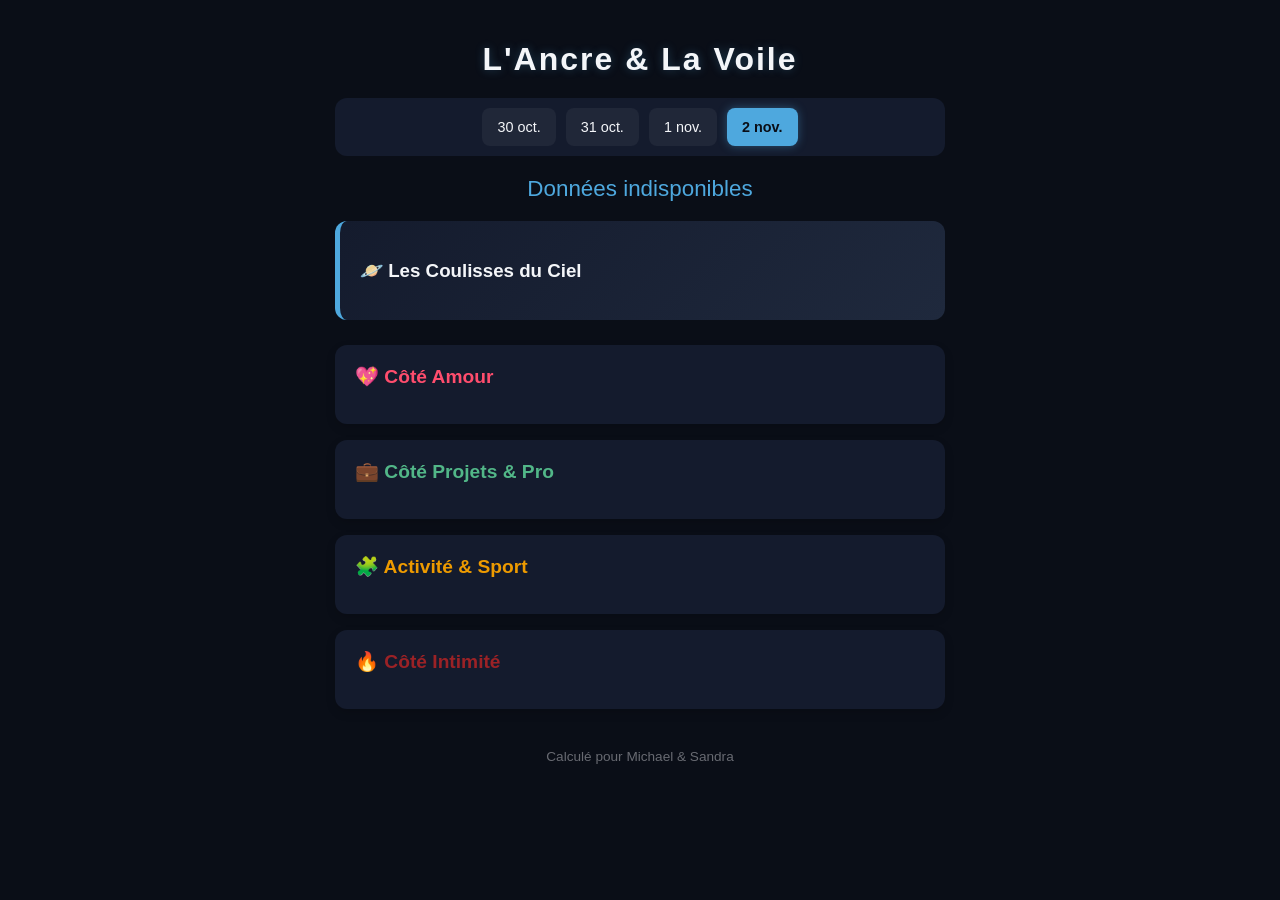
==== docs/index.html @ 55c2d119 "Update" ====
<!DOCTYPE html>
<html lang="fr">
<head>
    <meta charset="UTF-8">
    <meta name="viewport" content="width=device-width, initial-scale=1.0">
    <title>L'Ancre & La Voile — Votre Horoscope Personnel</title>
    <link rel="stylesheet" href="style.css">
</head>
<body>

    <main class="app-container">
        <header class="app-header">
            <h1 id="main-title">L'Ancre & La Voile</h1>
            
            <!-- Module Calendrier de Navigation -->
            <nav class="calendar-nav-container" aria-label="Navigation chronologique">
                <div id="calendar-navigation" class="calendar-grid-menu"></div>
            </nav>

            <h2 id="current-date-display">Chargement...</h2>
        </header>

        <!-- Illustration Astrologique Dynamique -->
        <section class="horoscope-media">
            <img id="horoscope-image" src="" alt="Transit planétaire du jour" class="responsive-img">
        </section>

        <!-- Les Coulisses du Ciel -->
        <section class="sky-transit" aria-labelledby="transit-title">
            <h3 id="transit-title">🪐 Les Coulisses du Ciel</h3>
            <p id="transit-content"></p>
        </section>

        <!-- Contenus de l'Horoscope -->
        <section class="horoscope-grid">
            <article class="card love">
                <h3>💖 Côté Amour</h3>
                <p id="love-content"></p>
            </article>

            <article class="card projects">
                <h3>💼 Côté Projets & Pro</h3>
                <p id="projects-content"></p>
            </article>

            <article class="card activities">
                <h3>🧩 Activité & Sport</h3>
                <p id="activities-content"></p>
            </article>

            <article class="card intimacy">
                <h3>🔥 Côté Intimité</h3>
                <p id="intimacy-content"></p>
            </article>
        </section>

        <footer class="app-footer">
            <p id="footer-credits">Calculé pour Michael & Sandra</p>
        </footer>
    </main>

    <script src="app.js"></script>
</body>
</html>
---- docs/style.css ----
:root {
    --bg-dark: #0a0e17;
    --bg-card: #141b2d;
    --text-light: #f4f6f9;
    --text-muted: #4ea8de;
    --love-color: #ff4d6d;
    --project-color: #52b788;
    --activity-color: #ee9b00;
    --intimacy-color: #9b2226;
    --border-radius: 12px;
    --transition: all 0.3s ease;
}

body {
    margin: 0;
    padding: 0;
    background-color: var(--bg-dark);
    color: var(--text-light);
    font-family: -apple-system, BlinkMacSystemFont, "Segoe UI", Roboto, sans-serif;
    display: flex;
    justify-content: center;
}

.app-container {
    width: 100%;
    max-width: 650px;
    padding: 20px;
    box-sizing: border-box;
}

.app-header h1 {
    text-align: center;
    font-size: 2rem;
    letter-spacing: 2px;
    margin-bottom: 15px;
    text-shadow: 0 0 10px rgba(78, 168, 222, 0.3);
}

.calendar-nav-container {
    margin: 20px 0;
    padding: 10px;
    background: var(--bg-card);
    border-radius: var(--border-radius);
}

.calendar-grid-menu {
    display: flex;
    justify-content: center;
    gap: 10px;
    flex-wrap: wrap;
}

.calendar-day-link {
    display: block;
    padding: 10px 14px;
    background-color: rgba(255, 255, 255, 0.05);
    color: var(--text-light);
    text-decoration: none;
    border-radius: 8px;
    font-size: 0.9rem;
    font-weight: 500;
    transition: var(--transition);
    border: 1px solid transparent;
}

.calendar-day-link:hover {
    background-color: rgba(78, 168, 222, 0.15);
    border-color: var(--text-muted);
}

.calendar-day-link.active {
    background-color: var(--text-muted);
    color: var(--bg-dark);
    font-weight: bold;
    box-shadow: 0 0 10px rgba(78, 168, 222, 0.4);
}

#current-date-display {
    text-align: center;
    color: var(--text-muted);
    font-size: 1.4rem;
    font-weight: 500;
}

.responsive-img {
    width: 100%;
    height: auto;
    border-radius: var(--border-radius);
    margin-bottom: 25px;
    box-shadow: 0 4px 15px rgba(0, 0, 0, 0.4);
    display: none;
}

.sky-transit {
    background: linear-gradient(135deg, #141b2d, #1f293d);
    padding: 20px;
    border-radius: var(--border-radius);
    margin-bottom: 25px;
    border-left: 5px solid var(--text-muted);
}

.horoscope-grid {
    display: flex;
    flex-direction: column;
    gap: 16px;
}

.card {
    background-color: var(--bg-card);
    padding: 20px;
    border-radius: var(--border-radius);
    box-shadow: 0 4px 10px rgba(0, 0, 0, 0.15);
    transition: var(--transition);
}

.card:hover {
    transform: translateY(-2px);
}

.card h3 { margin-top: 0; margin-bottom: 10px; font-size: 1.2rem; }
.love h3 { color: var(--love-color); }
.projects h3 { color: var(--project-color); }
.activities h3 { color: var(--activity-color); }
.intimacy h3 { color: var(--intimacy-color); }

.app-footer {
    text-align: center;
    margin-top: 40px;
    font-size: 0.85rem;
    color: rgba(244, 246, 249, 0.4);
}
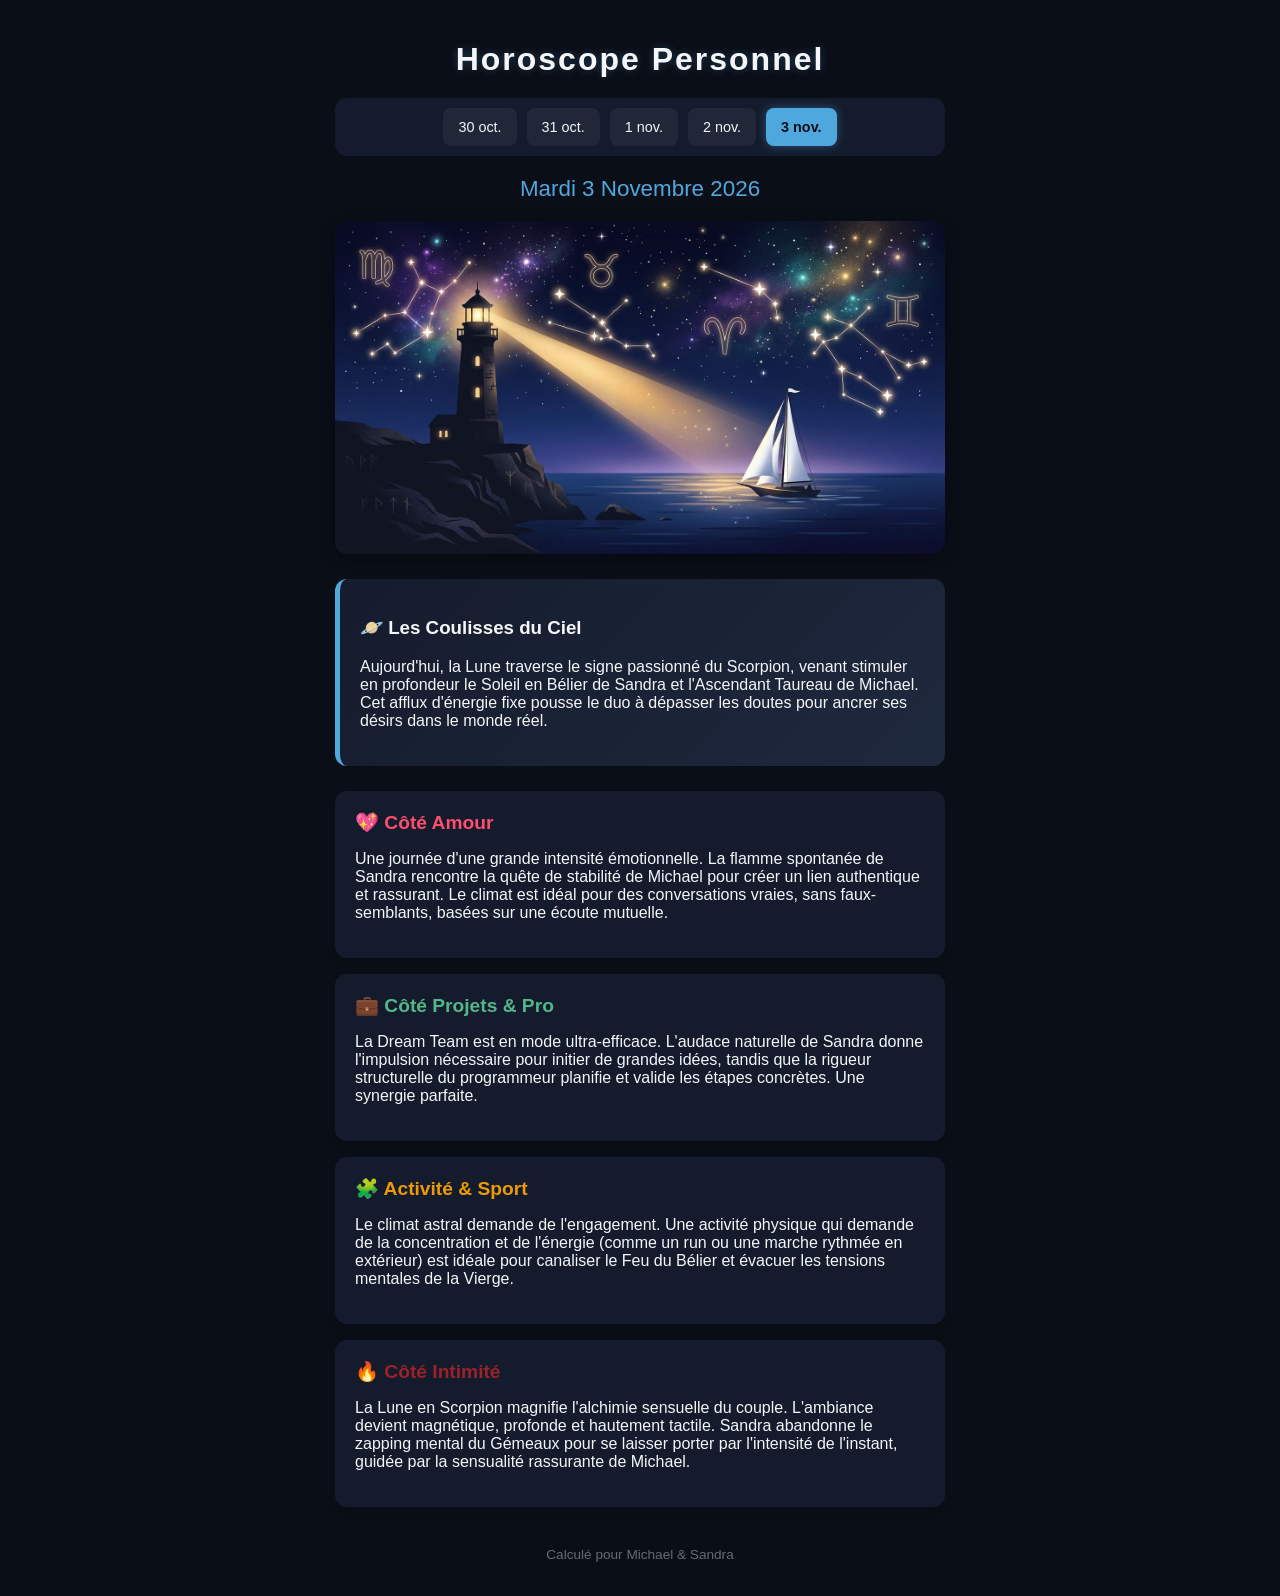
==== commit 5ce0f3dc: "Update" ====
--- a/docs/index.html
+++ b/docs/index.html
@@ -10,7 +10,7 @@
 
     <main class="app-container">
         <header class="app-header">
-            <h1 id="main-title">L'Ancre & La Voile</h1>
+            <h1 id="main-title">Horoscope Personnel</h1>
             
             <!-- Module Calendrier de Navigation -->
             <nav class="calendar-nav-container" aria-label="Navigation chronologique">
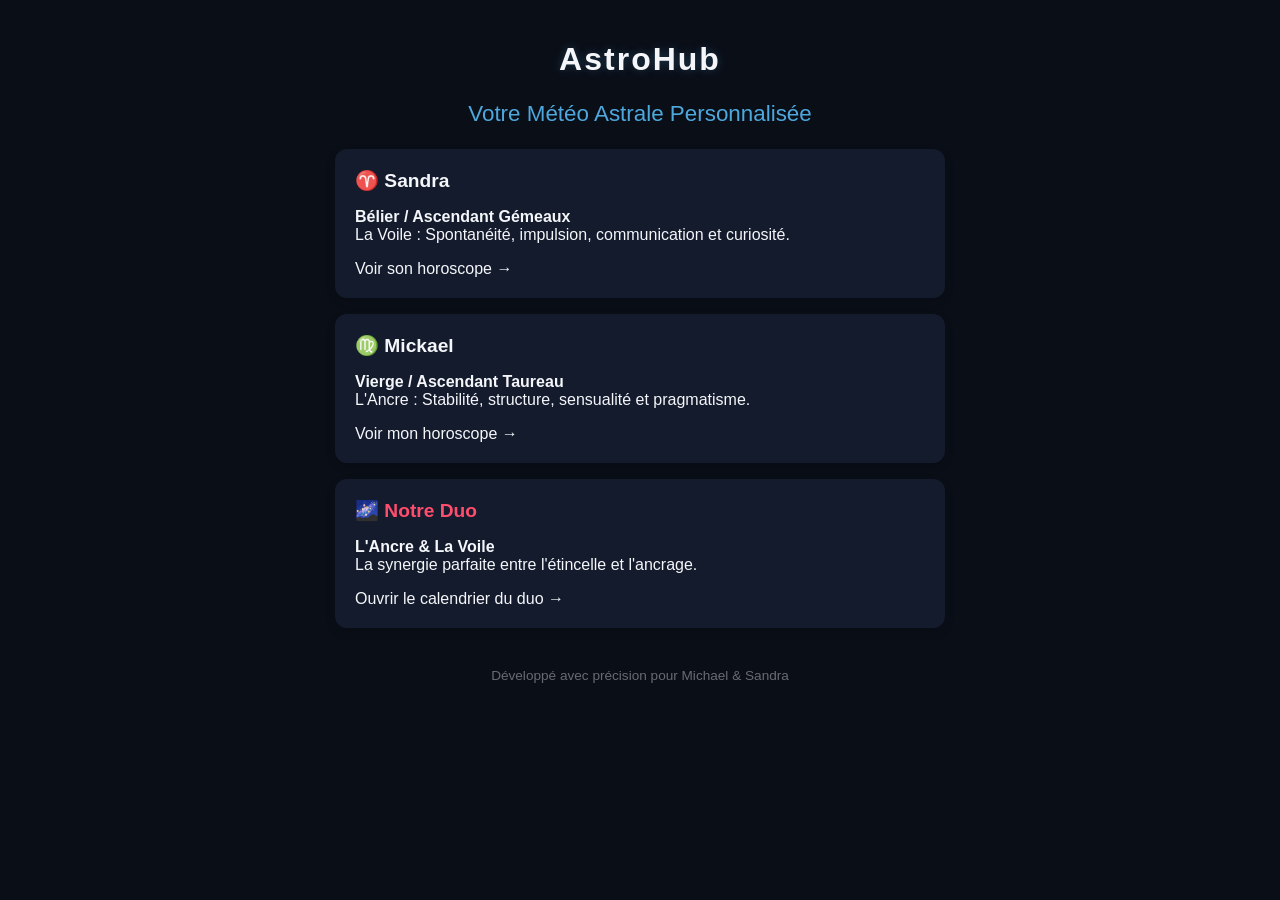
==== commit 499f7f8c: "Update" ====
--- a/docs/index.html
+++ b/docs/index.html
@@ -3,62 +3,46 @@
 <head>
     <meta charset="UTF-8">
     <meta name="viewport" content="width=device-width, initial-scale=1.0">
-    <title>L'Ancre & La Voile — Votre Horoscope Personnel</title>
+    <title>AstroHub — Michael, Sandra & Notre Duo</title>
     <link rel="stylesheet" href="style.css">
 </head>
 <body>
 
     <main class="app-container">
+        <!-- En-tête du Hub -->
         <header class="app-header">
-            <h1 id="main-title">Horoscope Personnel</h1>
-            
-            <!-- Module Calendrier de Navigation -->
-            <nav class="calendar-nav-container" aria-label="Navigation chronologique">
-                <div id="calendar-navigation" class="calendar-grid-menu"></div>
-            </nav>
-
-            <h2 id="current-date-display">Chargement...</h2>
+            <h1>AstroHub</h1>
+            <p id="current-date-display">Votre Météo Astrale Personnalisée</p>
         </header>
 
-        <!-- Illustration Astrologique Dynamique -->
-        <section class="horoscope-media">
-            <img id="horoscope-image" src="" alt="Transit planétaire du jour" class="responsive-img">
+        <!-- Grille des 3 Cartes (Vertical sur mobile, Ligne sur desktop) -->
+        <section class="horoscope-grid">
+            <!-- Carte 1 : Sandra -->
+            <article class="card profile-sandra" onclick="window.location.href='sandra.html';" style="cursor: pointer;">
+                <h3>♈ Sandra</h3>
+                <p><strong>Bélier / Ascendant Gémeaux</strong><br>La Voile : Spontanéité, impulsion, communication et curiosité.</p>
+                <span class="card-action-link">Voir son horoscope →</span>
+            </article>
+            <!-- Carte 2 : Mickael -->
+            <article class="card profile-mickael" onclick="window.location.href='mickael.html';" style="cursor: pointer;">
+                <h3>♍ Mickael</h3>
+                <p><strong>Vierge / Ascendant Taureau</strong><br>L'Ancre : Stabilité, structure, sensualité et pragmatisme.</p>
+                <span class="card-action-link">Voir mon horoscope →</span>
+            </article>
+            <!-- Carte 3 : Le Duo -->
+            <article class="card love" onclick="window.location.href='couple.html';" style="cursor: pointer;">
+                <h3>🌌 Notre Duo</h3>
+                <p><strong>L'Ancre & La Voile</strong><br>La synergie parfaite entre l'étincelle et l'ancrage.</p>
+                <span class="card-action-link">Ouvrir le calendrier du duo →</span>
+            </article>
+
         </section>
 
-        <!-- Les Coulisses du Ciel -->
-        <section class="sky-transit" aria-labelledby="transit-title">
-            <h3 id="transit-title">🪐 Les Coulisses du Ciel</h3>
-            <p id="transit-content"></p>
-        </section>
-
-        <!-- Contenus de l'Horoscope -->
-        <section class="horoscope-grid">
-            <article class="card love">
-                <h3>💖 Côté Amour</h3>
-                <p id="love-content"></p>
-            </article>
-
-            <article class="card projects">
-                <h3>💼 Côté Projets & Pro</h3>
-                <p id="projects-content"></p>
-            </article>
-
-            <article class="card activities">
-                <h3>🧩 Activité & Sport</h3>
-                <p id="activities-content"></p>
-            </article>
-
-            <article class="card intimacy">
-                <h3>🔥 Côté Intimité</h3>
-                <p id="intimacy-content"></p>
-            </article>
-        </section>
-
+        <!-- Footer épuré -->
         <footer class="app-footer">
-            <p id="footer-credits">Calculé pour Michael & Sandra</p>
+            <p>Développé avec précision pour Michael & Sandra</p>
         </footer>
     </main>
 
-    <script src="app.js"></script>
 </body>
-</html>
+</html>
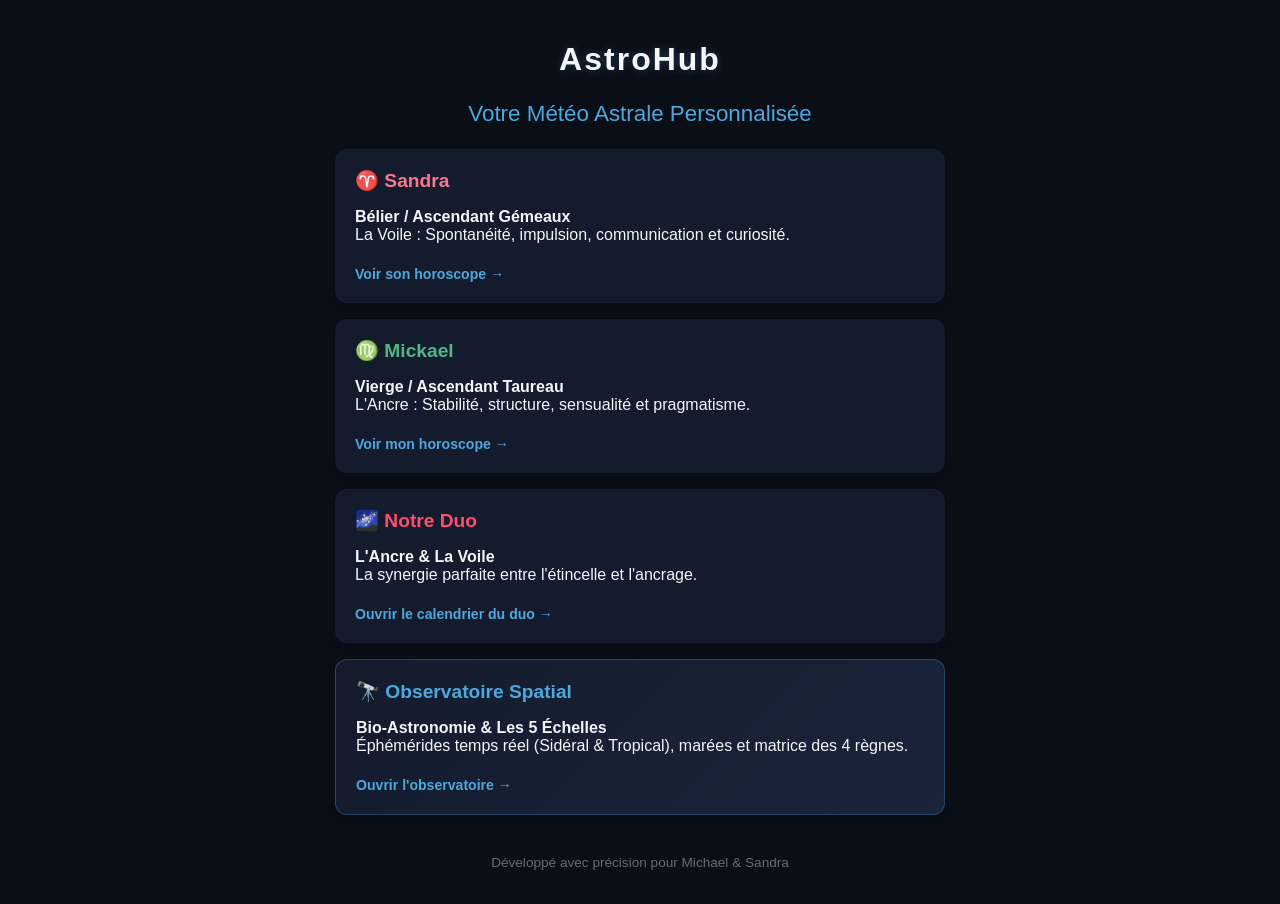
==== commit 1005fdb4: "Update" ====
--- a/docs/index.html
+++ b/docs/index.html
@@ -2,9 +2,55 @@
 <html lang="fr">
 <head>
     <meta charset="UTF-8">
+    <!-- Favicon standard pour les navigateurs de bureau (Chrome, Firefox, Edge, Safari desktop) -->
+    <link rel="icon" type="image/png" href="images/logo.png">
+    <link rel="manifest" href="manifest.json">
+    <!-- Icône pour les appareils mobiles Apple -->
+    <link rel="apple-touch-icon" href="images/logo.png">
+    <meta name="apple-mobile-web-app-capable" content="yes">
+    <meta name="apple-mobile-web-app-status-bar-style" content="black-translucent">
+    <meta name="apple-mobile-web-app-title" content="AstroHub">
     <meta name="viewport" content="width=device-width, initial-scale=1.0">
-    <title>AstroHub — Michael, Sandra & Notre Duo</title>
+    <title>AstroHub — Michael, Sandra &amp; Notre Duo</title>
     <link rel="stylesheet" href="style.css">
+    <style>
+        /* Adaptation sémantique des cartes-liens et styles complémentaires du Hub */
+        a.card {
+            display: block;
+            text-decoration: none;
+            color: inherit;
+        }
+
+        .profile-sandra h3 {
+            color: #ff758f;
+        }
+
+        .profile-mickael h3 {
+            color: var(--project-color);
+        }
+
+        .observatory-card {
+            border: 1px solid rgba(78, 168, 222, 0.28);
+            background: linear-gradient(135deg, var(--bg-card), #1a243b);
+        }
+
+        .observatory-card h3 {
+            color: var(--text-muted);
+        }
+
+        .card-action-link {
+            display: inline-block;
+            margin-top: 6px;
+            font-size: 0.88rem;
+            font-weight: 600;
+            color: var(--text-muted);
+            transition: var(--transition);
+        }
+
+        a.card:hover .card-action-link {
+            transform: translateX(4px);
+        }
+    </style>
 </head>
 <body>
 
@@ -15,32 +61,40 @@
             <p id="current-date-display">Votre Météo Astrale Personnalisée</p>
         </header>
 
-        <!-- Grille des 3 Cartes (Vertical sur mobile, Ligne sur desktop) -->
-        <section class="horoscope-grid">
+        <!-- Grille des 4 Cartes du Hub -->
+        <section class="horoscope-grid" aria-label="Navigation principale AstroHub">
             <!-- Carte 1 : Sandra -->
-            <article class="card profile-sandra" onclick="window.location.href='sandra.html';" style="cursor: pointer;">
+            <a href="sandra.html" class="card profile-sandra">
                 <h3>♈ Sandra</h3>
                 <p><strong>Bélier / Ascendant Gémeaux</strong><br>La Voile : Spontanéité, impulsion, communication et curiosité.</p>
                 <span class="card-action-link">Voir son horoscope →</span>
-            </article>
+            </a>
+
             <!-- Carte 2 : Mickael -->
-            <article class="card profile-mickael" onclick="window.location.href='mickael.html';" style="cursor: pointer;">
+            <a href="mickael.html" class="card profile-mickael">
                 <h3>♍ Mickael</h3>
                 <p><strong>Vierge / Ascendant Taureau</strong><br>L'Ancre : Stabilité, structure, sensualité et pragmatisme.</p>
                 <span class="card-action-link">Voir mon horoscope →</span>
-            </article>
+            </a>
+
             <!-- Carte 3 : Le Duo -->
-            <article class="card love" onclick="window.location.href='couple.html';" style="cursor: pointer;">
+            <a href="couple.html" class="card love">
                 <h3>🌌 Notre Duo</h3>
-                <p><strong>L'Ancre & La Voile</strong><br>La synergie parfaite entre l'étincelle et l'ancrage.</p>
+                <p><strong>L'Ancre &amp; La Voile</strong><br>La synergie parfaite entre l'étincelle et l'ancrage.</p>
                 <span class="card-action-link">Ouvrir le calendrier du duo →</span>
-            </article>
+            </a>
 
+            <!-- Carte 4 : Observatoire Spatial (5 Échelles & Bio-Astronomie) -->
+            <a href="observatoire-spatiale.html" class="card observatory-card">
+                <h3>🔭 Observatoire Spatial</h3>
+                <p><strong>Bio-Astronomie &amp; Les 5 Échelles</strong><br>Éphémérides temps réel (Sidéral &amp; Tropical), marées et matrice des 4 règnes.</p>
+                <span class="card-action-link">Ouvrir l'observatoire →</span>
+            </a>
         </section>
 
         <!-- Footer épuré -->
         <footer class="app-footer">
-            <p>Développé avec précision pour Michael & Sandra</p>
+            <p>Développé avec précision pour Michael &amp; Sandra</p>
         </footer>
     </main>
 
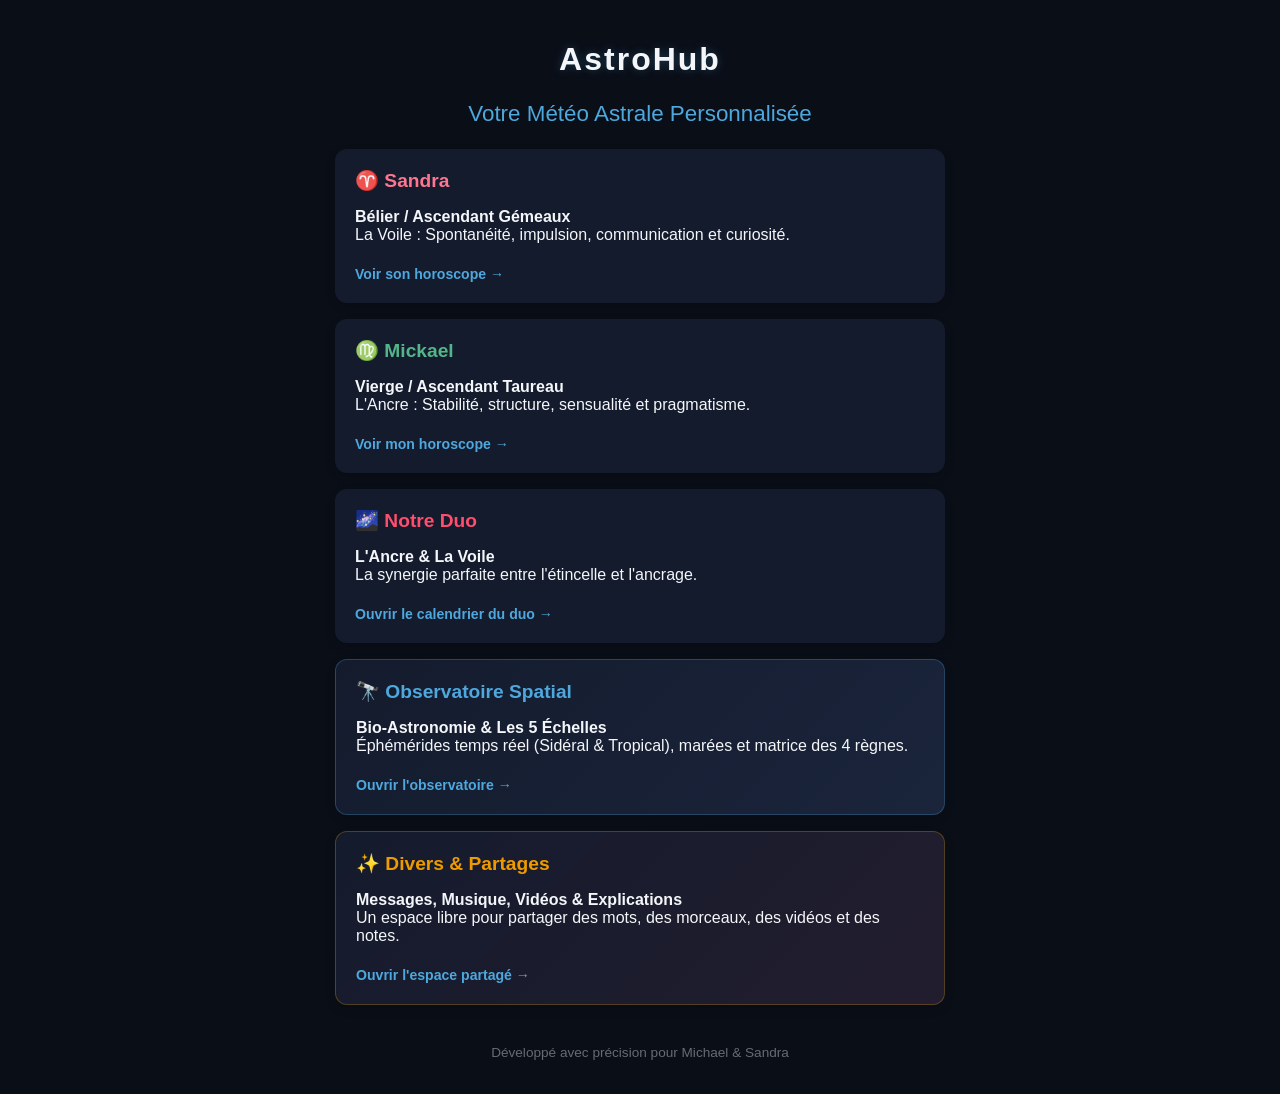
==== commit a934c129: "Update" ====
--- a/docs/index.html
+++ b/docs/index.html
@@ -14,7 +14,6 @@
     <title>AstroHub — Michael, Sandra &amp; Notre Duo</title>
     <link rel="stylesheet" href="style.css">
     <style>
-        /* Adaptation sémantique des cartes-liens et styles complémentaires du Hub */
         a.card {
             display: block;
             text-decoration: none;
@@ -36,6 +35,15 @@
 
         .observatory-card h3 {
             color: var(--text-muted);
+        }
+
+        .divers-card {
+            border: 1px solid rgba(238, 155, 0, 0.28);
+            background: linear-gradient(135deg, var(--bg-card), #221d2e);
+        }
+
+        .divers-card h3 {
+            color: var(--activity-color);
         }
 
         .card-action-link {
@@ -61,7 +69,7 @@
             <p id="current-date-display">Votre Météo Astrale Personnalisée</p>
         </header>
 
-        <!-- Grille des 4 Cartes du Hub -->
+        <!-- Grille des Cartes du Hub -->
         <section class="horoscope-grid" aria-label="Navigation principale AstroHub">
             <!-- Carte 1 : Sandra -->
             <a href="sandra.html" class="card profile-sandra">
@@ -84,11 +92,18 @@
                 <span class="card-action-link">Ouvrir le calendrier du duo →</span>
             </a>
 
-            <!-- Carte 4 : Observatoire Spatial (5 Échelles & Bio-Astronomie) -->
+            <!-- Carte 4 : Observatoire Spatial -->
             <a href="observatoire-spatiale.html" class="card observatory-card">
                 <h3>🔭 Observatoire Spatial</h3>
                 <p><strong>Bio-Astronomie &amp; Les 5 Échelles</strong><br>Éphémérides temps réel (Sidéral &amp; Tropical), marées et matrice des 4 règnes.</p>
                 <span class="card-action-link">Ouvrir l'observatoire →</span>
+            </a>
+
+            <!-- Carte 5 : Divers (Messages, Musique, Vidéos & Explications) -->
+            <a href="divers.html" class="card divers-card">
+                <h3>✨ Divers &amp; Partages</h3>
+                <p><strong>Messages, Musique, Vidéos &amp; Explications</strong><br>Un espace libre pour partager des mots, des morceaux, des vidéos et des notes.</p>
+                <span class="card-action-link">Ouvrir l'espace partagé →</span>
             </a>
         </section>
 
